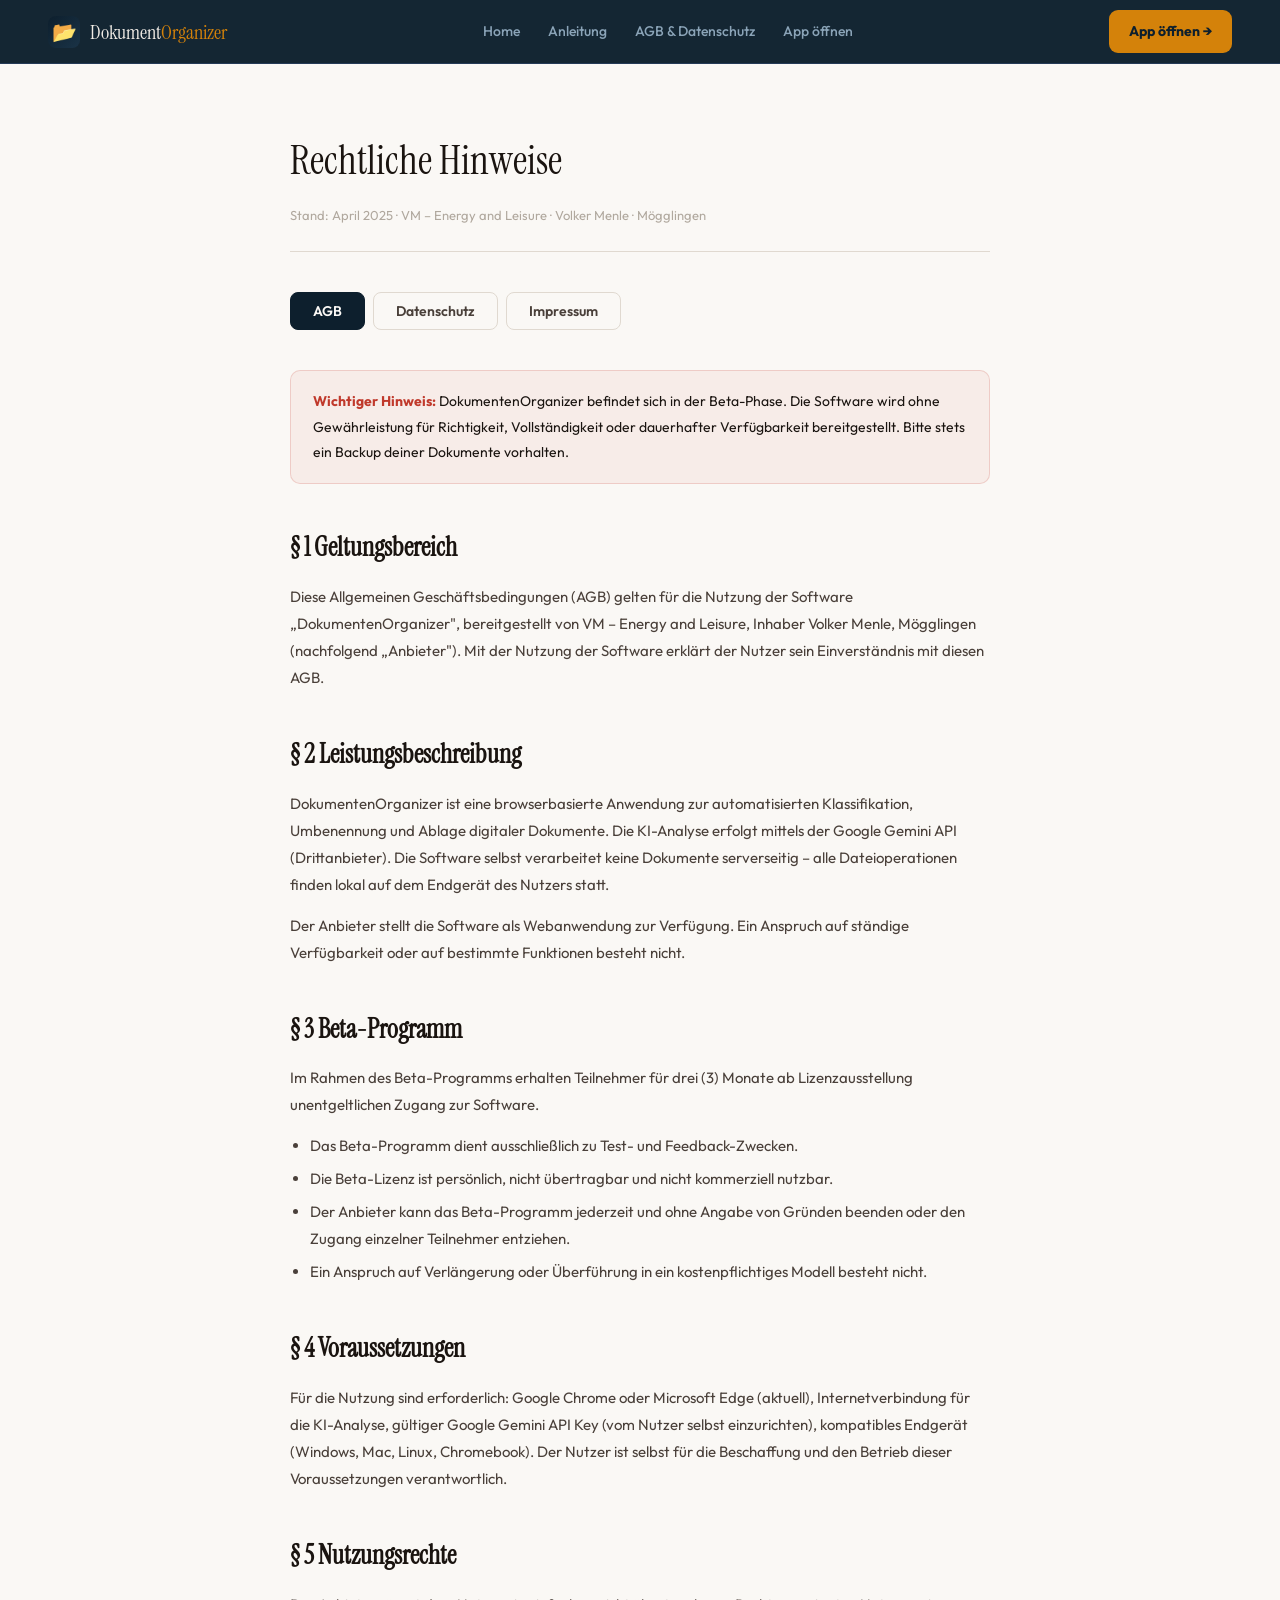
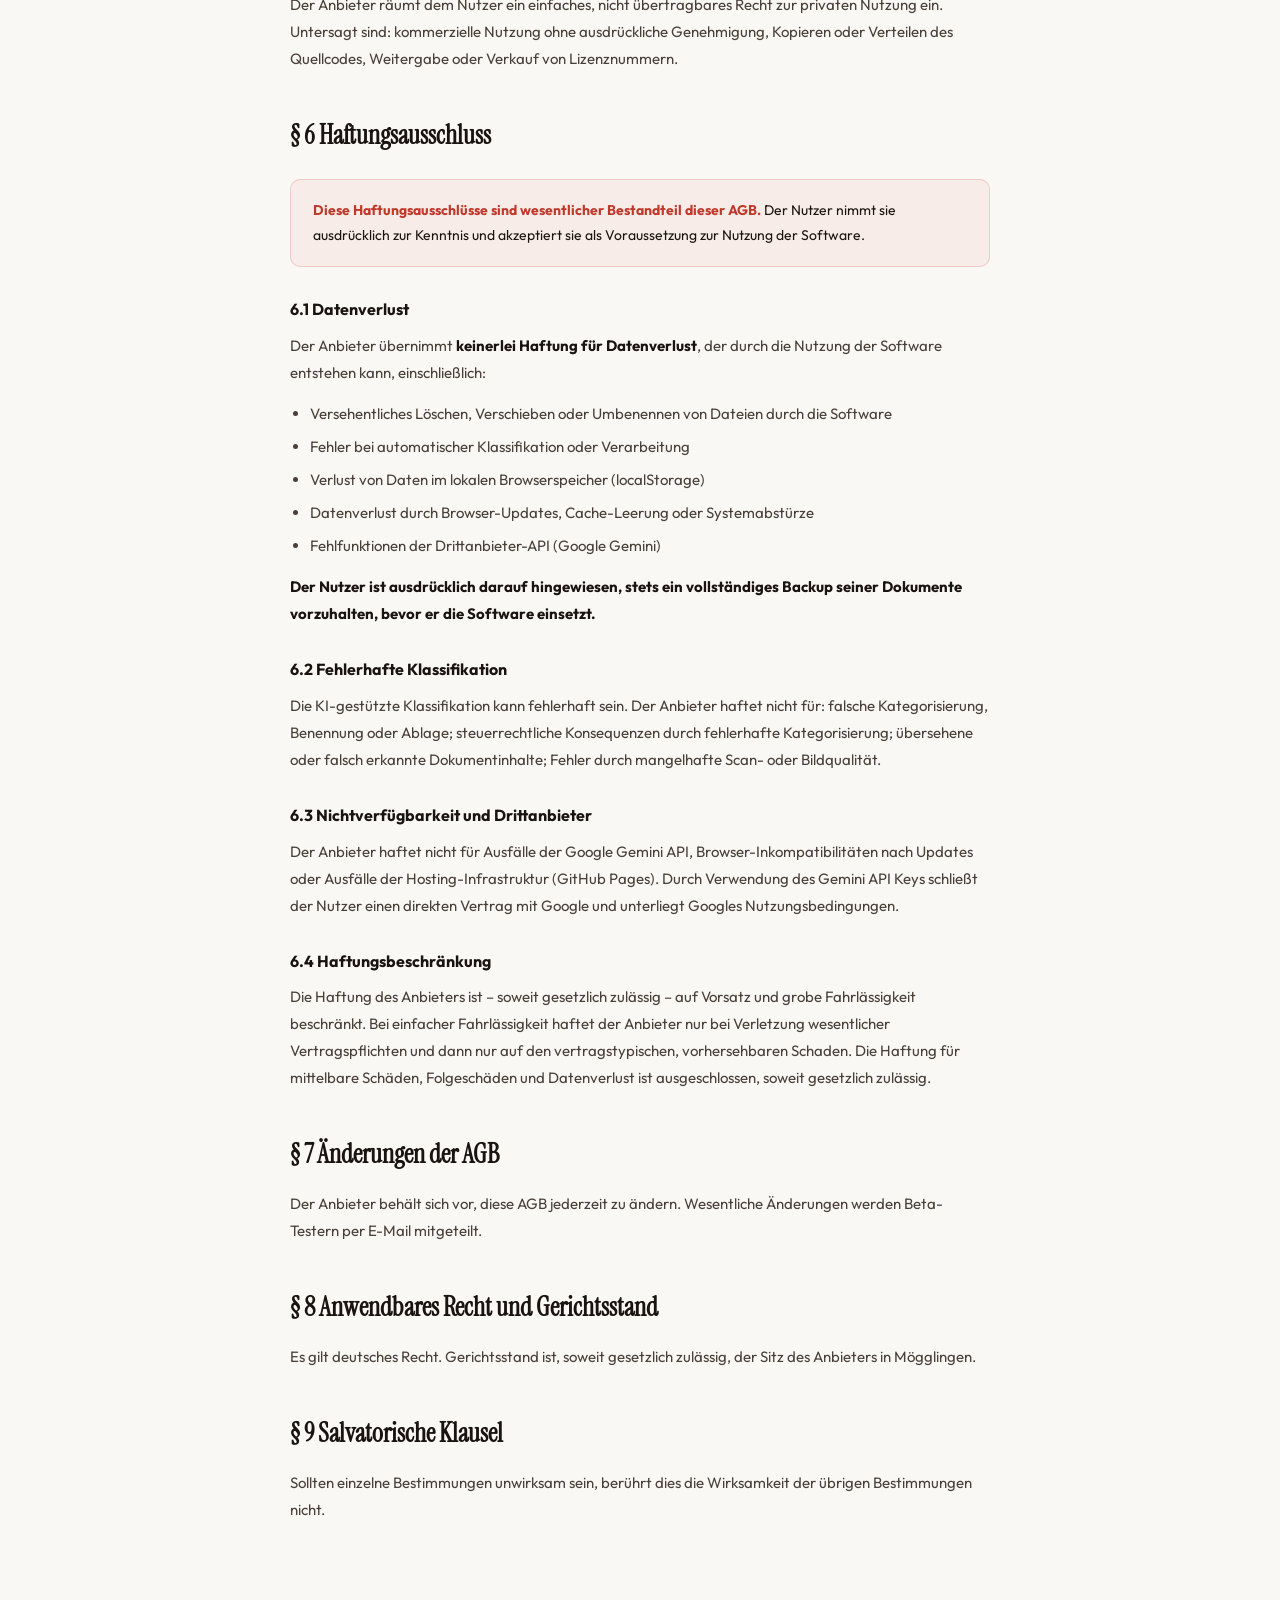
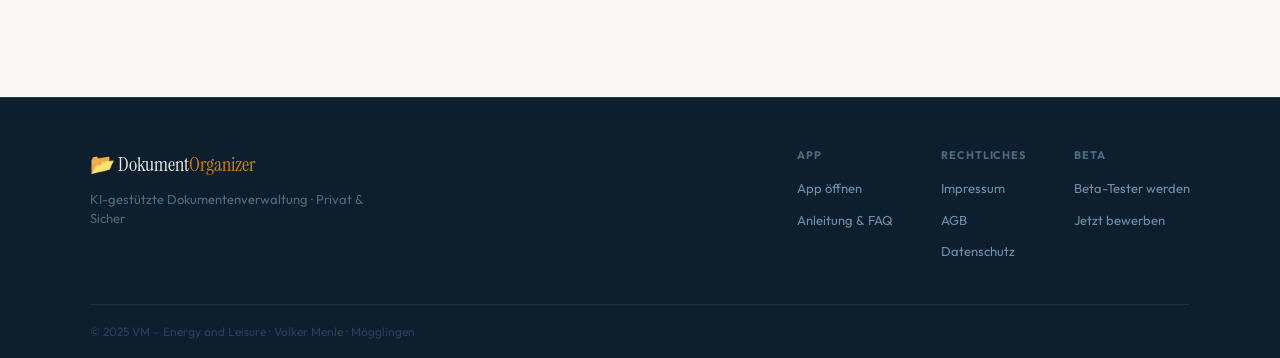
==== agb.html @ d856f3c7 "Add files via upload" ====
<!DOCTYPE html>
<!-- DokumentenOrganizer V2 – agb.html -->
<!-- 2025-06-10 -->
<html lang="de">
<head>
<meta charset="UTF-8">
<meta name="viewport" content="width=device-width, initial-scale=1.0">
<title>AGB & Datenschutz – DokumentenOrganizer</title>
<link rel="preconnect" href="https://fonts.googleapis.com">
<link href="https://fonts.googleapis.com/css2?family=Instrument+Serif:ital@0;1&family=Outfit:wght@400;500;600;700&display=swap" rel="stylesheet">
<style>
:root{
  --amber:#d4820a;--amber-light:#f0a530;--amber-bg:rgba(212,130,10,.08);--amber-border:rgba(212,130,10,.22);
  --navy:#0d1f2d;--navy-mid:#1a3347;
  --danger:#c0392b;--teal:#2a9d8f;--teal-pale:rgba(42,157,143,.1);
  --white:#faf8f5;--gray1:#f2ede6;--gray2:#e0d9d0;--gray3:#b0a89e;
  --text:#1a1410;--text2:#4a403a;
  --serif:'Instrument Serif',Georgia,serif;--sans:'Outfit',system-ui,sans-serif;
}
*,*::before,*::after{box-sizing:border-box;margin:0;padding:0;}
html{scroll-behavior:smooth;}
body{background:var(--white);color:var(--text);font-family:var(--sans);font-size:15px;line-height:1.8;-webkit-font-smoothing:antialiased;}

.nav{background:rgba(250,248,245,.96);backdrop-filter:blur(12px);border-bottom:1px solid var(--gray2);height:60px;padding:0 48px;display:flex;align-items:center;justify-content:space-between;}
.nav-logo{display:flex;align-items:center;gap:10px;text-decoration:none;color:var(--text);}
.nav-logo-mark{width:32px;height:32px;border-radius:8px;background:linear-gradient(135deg,var(--navy),var(--navy-mid));display:flex;align-items:center;justify-content:center;font-size:16px;}
.nav-logo-text{font-family:var(--serif);font-size:19px;line-height:1;}
.nav-logo-text span{color:var(--amber);}
.nav-back{font-size:14px;color:var(--gray3);text-decoration:none;transition:color .15s;}
.nav-back:hover{color:var(--amber);}

.wrapper{max-width:780px;margin:0 auto;padding:60px 40px 80px;}
.page-title{font-family:var(--serif);font-size:40px;margin-bottom:8px;}
.page-meta{font-size:13px;color:var(--gray3);margin-bottom:40px;padding-bottom:24px;border-bottom:1px solid var(--gray2);}

/* Tabs */
.tabs{display:flex;gap:8px;margin-bottom:40px;}
.tab-btn{padding:9px 22px;border-radius:8px;border:1.5px solid var(--gray2);font-family:var(--sans);font-size:14px;font-weight:600;cursor:pointer;background:transparent;color:var(--text2);transition:all .15s;}
.tab-btn.active{background:var(--navy);color:var(--white);border-color:var(--navy);}
.tab-btn:hover:not(.active){border-color:var(--navy);color:var(--navy);}
.tab-content{display:none;}
.tab-content.active{display:block;}

h2{font-family:var(--serif);font-size:26px;margin:40px 0 12px;color:var(--text);}
h3{font-size:16px;font-weight:700;margin:28px 0 8px;color:var(--text);}
p{margin-bottom:14px;color:var(--text2);}
ul,ol{margin:10px 0 14px 20px;color:var(--text2);}
li{margin-bottom:6px;}
strong{color:var(--text);}

.warn-box{background:rgba(192,57,43,.06);border:1px solid rgba(192,57,43,.18);border-radius:10px;padding:18px 22px;margin:20px 0;font-size:14px;}
.warn-box strong{color:var(--danger);}
.info-box{background:var(--amber-bg);border:1px solid var(--amber-border);border-radius:10px;padding:18px 22px;margin:20px 0;font-size:14px;}
.info-box strong{color:var(--amber);}
.neutral-box{background:var(--gray1);border:1px solid var(--gray2);border-radius:10px;padding:18px 22px;margin:20px 0;font-size:14px;color:var(--text2);}
.contact-box{background:var(--white);border:1px solid var(--gray2);border-radius:12px;padding:22px 26px;margin:20px 0;font-size:14px;line-height:2;}
hr{border:none;border-top:1px solid var(--gray2);margin:36px 0;}

.footer{border-top:1px solid var(--gray2);padding:20px 48px;display:flex;justify-content:space-between;align-items:center;font-size:13px;color:var(--gray3);flex-wrap:wrap;gap:10px;}
.footer a{color:var(--gray3);text-decoration:none;margin-left:18px;}
.footer a:hover{color:var(--amber);}
@media(max-width:600px){.wrapper{padding:40px 20px;}.nav,.footer{padding:0 20px;}.tabs{flex-wrap:wrap;}.footer{flex-direction:column;}}

/* ══ SHARED NAV + FOOTER ══ */
nav {
  position: sticky; top: 0; z-index: 100;
  background: rgba(13,31,45,.97); backdrop-filter: blur(12px);
  border-bottom: 1px solid rgba(42,64,96,.8);
  height: 64px; padding: 0 48px;
  display: flex; align-items: center; justify-content: space-between; gap: 24px;
}
.nav-logo { display: flex; align-items: center; gap: 10px; text-decoration: none; }
.nav-logo-mark { font-size: 20px; }
.nav-logo-text { font-family: 'Instrument Serif', serif; font-size: 20px; color: #f0ebe5; }
.nav-logo-text span { color: #d4820a; }
.nav-links { display: flex; gap: 28px; align-items: center; }
.nav-links a { color: #8ba4b8; text-decoration: none; font-size: 14px; font-weight: 500; transition: color .15s; }
.nav-links a:hover, .nav-links a.active { color: #d4820a; }
.nav-cta { background: #d4820a; color: #0d1f2d; padding: 9px 20px; border-radius: 9px; font-size: 14px; font-weight: 700; text-decoration: none; transition: all .2s; white-space: nowrap; }
.nav-cta:hover { background: #f0a530; }
.site-footer { background: #0d1f2d; border-top: 1px solid rgba(42,64,96,.8); padding: 48px 48px 0; margin-top: 80px; }
.site-footer-inner { max-width: 1100px; margin: 0 auto; display: grid; grid-template-columns: 1fr auto; gap: 60px; padding-bottom: 40px; border-bottom: 1px solid rgba(42,64,96,.5); }
.footer-brand .footer-logo { font-family: 'Instrument Serif', serif; font-size: 20px; color: #f0ebe5; display: block; margin-bottom: 8px; }
.footer-brand .footer-logo span { color: #d4820a; }
.footer-brand p { font-size: 13px; color: #4d6a80; line-height: 1.5; max-width: 280px; }
.footer-links-group { display: flex; gap: 48px; }
.footer-col { display: flex; flex-direction: column; gap: 8px; }
.footer-col-title { font-size: 11px; font-weight: 700; letter-spacing: .08em; text-transform: uppercase; color: #4d6a80; margin-bottom: 4px; }
.footer-col a { font-size: 13px; color: #6e8fa8; text-decoration: none; transition: color .15s; }
.footer-col a:hover { color: #d4820a; }
.footer-bottom { max-width: 1100px; margin: 0 auto; padding: 16px 0; font-size: 12px; color: #2a4060; }
@media(max-width:760px) { nav { padding: 0 20px; } .nav-links { display: none; } .site-footer { padding: 40px 20px 0; } .site-footer-inner { grid-template-columns: 1fr; gap: 32px; } .footer-links-group { flex-wrap: wrap; gap: 28px; } }
</style>
</head>
<body>

<nav>
  <a href="index.html" class="nav-logo">
    <span class="nav-logo-mark">📂</span>
    <span class="nav-logo-text">Dokument<span>Organizer</span></span>
  </a>
  <div class="nav-links">
    <a href="landing.html">Home</a>
    <a href="info.html">Anleitung</a>
    <a href="agb.html">AGB &amp; Datenschutz</a>
    <a href="index.html">App öffnen</a>
  </div>
  <a href="index.html" class="nav-cta">App öffnen →</a>
</nav>

<div class="wrapper">
  <div class="page-title">Rechtliche Hinweise</div>
  <div class="page-meta">Stand: April 2025 · VM – Energy and Leisure · Volker Menle · Mögglingen</div>

  <div class="tabs">
    <button class="tab-btn active" onclick="showTab('agb',this)">AGB</button>
    <button class="tab-btn" onclick="showTab('ds',this)">Datenschutz</button>
    <button class="tab-btn" onclick="showTab('imp',this)">Impressum</button>
  </div>

  <!-- AGB -->
  <div class="tab-content active" id="tab-agb">
    <div class="warn-box"><strong>Wichtiger Hinweis:</strong> DokumentenOrganizer befindet sich in der Beta-Phase. Die Software wird ohne Gewährleistung für Richtigkeit, Vollständigkeit oder dauerhafter Verfügbarkeit bereitgestellt. Bitte stets ein Backup deiner Dokumente vorhalten.</div>

    <h2>§ 1 Geltungsbereich</h2>
    <p>Diese Allgemeinen Geschäftsbedingungen (AGB) gelten für die Nutzung der Software „DokumentenOrganizer", bereitgestellt von VM – Energy and Leisure, Inhaber Volker Menle, Mögglingen (nachfolgend „Anbieter"). Mit der Nutzung der Software erklärt der Nutzer sein Einverständnis mit diesen AGB.</p>

    <h2>§ 2 Leistungsbeschreibung</h2>
    <p>DokumentenOrganizer ist eine browserbasierte Anwendung zur automatisierten Klassifikation, Umbenennung und Ablage digitaler Dokumente. Die KI-Analyse erfolgt mittels der Google Gemini API (Drittanbieter). Die Software selbst verarbeitet keine Dokumente serverseitig – alle Dateioperationen finden lokal auf dem Endgerät des Nutzers statt.</p>
    <p>Der Anbieter stellt die Software als Webanwendung zur Verfügung. Ein Anspruch auf ständige Verfügbarkeit oder auf bestimmte Funktionen besteht nicht.</p>

    <h2>§ 3 Beta-Programm</h2>
    <p>Im Rahmen des Beta-Programms erhalten Teilnehmer für drei (3) Monate ab Lizenzausstellung unentgeltlichen Zugang zur Software.</p>
    <ul>
      <li>Das Beta-Programm dient ausschließlich zu Test- und Feedback-Zwecken.</li>
      <li>Die Beta-Lizenz ist persönlich, nicht übertragbar und nicht kommerziell nutzbar.</li>
      <li>Der Anbieter kann das Beta-Programm jederzeit und ohne Angabe von Gründen beenden oder den Zugang einzelner Teilnehmer entziehen.</li>
      <li>Ein Anspruch auf Verlängerung oder Überführung in ein kostenpflichtiges Modell besteht nicht.</li>
    </ul>

    <h2>§ 4 Voraussetzungen</h2>
    <p>Für die Nutzung sind erforderlich: Google Chrome oder Microsoft Edge (aktuell), Internetverbindung für die KI-Analyse, gültiger Google Gemini API Key (vom Nutzer selbst einzurichten), kompatibles Endgerät (Windows, Mac, Linux, Chromebook). Der Nutzer ist selbst für die Beschaffung und den Betrieb dieser Voraussetzungen verantwortlich.</p>

    <h2>§ 5 Nutzungsrechte</h2>
    <p>Der Anbieter räumt dem Nutzer ein einfaches, nicht übertragbares Recht zur privaten Nutzung ein. Untersagt sind: kommerzielle Nutzung ohne ausdrückliche Genehmigung, Kopieren oder Verteilen des Quellcodes, Weitergabe oder Verkauf von Lizenznummern.</p>

    <h2>§ 6 Haftungsausschluss</h2>
    <div class="warn-box"><strong>Diese Haftungsausschlüsse sind wesentlicher Bestandteil dieser AGB.</strong> Der Nutzer nimmt sie ausdrücklich zur Kenntnis und akzeptiert sie als Voraussetzung zur Nutzung der Software.</div>

    <h3>6.1 Datenverlust</h3>
    <p>Der Anbieter übernimmt <strong>keinerlei Haftung für Datenverlust</strong>, der durch die Nutzung der Software entstehen kann, einschließlich:</p>
    <ul>
      <li>Versehentliches Löschen, Verschieben oder Umbenennen von Dateien durch die Software</li>
      <li>Fehler bei automatischer Klassifikation oder Verarbeitung</li>
      <li>Verlust von Daten im lokalen Browserspeicher (localStorage)</li>
      <li>Datenverlust durch Browser-Updates, Cache-Leerung oder Systemabstürze</li>
      <li>Fehlfunktionen der Drittanbieter-API (Google Gemini)</li>
    </ul>
    <p><strong>Der Nutzer ist ausdrücklich darauf hingewiesen, stets ein vollständiges Backup seiner Dokumente vorzuhalten, bevor er die Software einsetzt.</strong></p>

    <h3>6.2 Fehlerhafte Klassifikation</h3>
    <p>Die KI-gestützte Klassifikation kann fehlerhaft sein. Der Anbieter haftet nicht für: falsche Kategorisierung, Benennung oder Ablage; steuerrechtliche Konsequenzen durch fehlerhafte Kategorisierung; übersehene oder falsch erkannte Dokumentinhalte; Fehler durch mangelhafte Scan- oder Bildqualität.</p>

    <h3>6.3 Nichtverfügbarkeit und Drittanbieter</h3>
    <p>Der Anbieter haftet nicht für Ausfälle der Google Gemini API, Browser-Inkompatibilitäten nach Updates oder Ausfälle der Hosting-Infrastruktur (GitHub Pages). Durch Verwendung des Gemini API Keys schließt der Nutzer einen direkten Vertrag mit Google und unterliegt Googles Nutzungsbedingungen.</p>

    <h3>6.4 Haftungsbeschränkung</h3>
    <p>Die Haftung des Anbieters ist – soweit gesetzlich zulässig – auf Vorsatz und grobe Fahrlässigkeit beschränkt. Bei einfacher Fahrlässigkeit haftet der Anbieter nur bei Verletzung wesentlicher Vertragspflichten und dann nur auf den vertragstypischen, vorhersehbaren Schaden. Die Haftung für mittelbare Schäden, Folgeschäden und Datenverlust ist ausgeschlossen, soweit gesetzlich zulässig.</p>

    <h2>§ 7 Änderungen der AGB</h2>
    <p>Der Anbieter behält sich vor, diese AGB jederzeit zu ändern. Wesentliche Änderungen werden Beta-Testern per E-Mail mitgeteilt.</p>

    <h2>§ 8 Anwendbares Recht und Gerichtsstand</h2>
    <p>Es gilt deutsches Recht. Gerichtsstand ist, soweit gesetzlich zulässig, der Sitz des Anbieters in Mögglingen.</p>

    <h2>§ 9 Salvatorische Klausel</h2>
    <p>Sollten einzelne Bestimmungen unwirksam sein, berührt dies die Wirksamkeit der übrigen Bestimmungen nicht.</p>
  </div>

  <!-- DATENSCHUTZ -->
  <div class="tab-content" id="tab-ds">
    <div class="neutral-box"><strong>Kurzfassung:</strong> DokumentenOrganizer speichert keine Daten auf eigenen Servern. Dokumente verlassen dein Gerät nur für die KI-Analyse an Google Gemini. Alle anderen Daten liegen ausschließlich lokal in deinem Browser. Keine Cookies, kein Tracking.</div>

    <h2>1. Verantwortlicher</h2>
    <div class="contact-box">
      <strong>VM – Energy and Leisure</strong><br>
      Inhaber: Volker Menle<br>
      Mögglingen, Deutschland<br>
      E-Mail: info@energy-leisure.de
    </div>

    <h2>2. Welche Daten werden verarbeitet?</h2>

    <h3>2.1 Lokale Daten (nur auf deinem Gerät)</h3>
    <p>Folgende Daten werden ausschließlich im lokalen Browserspeicher (localStorage) deines Geräts gespeichert und sind für uns nicht zugänglich:</p>
    <ul>
      <li><strong>Lizenznummer</strong> – zur Validierung der Berechtigung</li>
      <li><strong>Gemini API Key</strong> – dein persönlicher Google-API-Schlüssel</li>
      <li><strong>Kategorien und Konfiguration</strong> – deine persönliche Einrichtung</li>
      <li><strong>Warteschlange und Protokoll</strong> – Dateinamen verarbeiteter Dateien (keine Inhalte)</li>
      <li><strong>Ordnername</strong> – der Name deines gewählten Arbeitsordners</li>
    </ul>

    <h3>2.2 Daten die Google Gemini erhält</h3>
    <p>Für die KI-Analyse wird der <strong>Inhalt deiner Dokumente</strong> an die Google Gemini API gesendet. Dies geschieht direkt von deinem Browser an Google – nicht über unsere Server. Google verarbeitet diese Daten gemäß eigenen Datenschutzbestimmungen.</p>
    <div class="info-box"><strong>Empfehlung:</strong> Keine hochsensiblen Dokumente (Ausweise, Passwörter, medizinische Akten) ohne Kenntnis von Googles Datenschutzpraktiken verarbeiten.</div>

    <h3>2.3 Hosting (GitHub Pages)</h3>
    <p>Die App wird über GitHub Pages bereitgestellt. GitHub kann technische Zugriffsdaten protokollieren. Siehe <a href="https://docs.github.com/de/site-policy/privacy-policies/github-general-privacy-statement" target="_blank" style="color:var(--amber);">GitHub Datenschutzerklärung</a>.</p>

    <h3>2.4 Beta-Bewerbung</h3>
    <p>Bei einer Beta-Bewerbung werden Name, E-Mail und optionale Angaben per E-Mail an uns übermittelt. Diese Daten dienen ausschließlich der Verwaltung des Beta-Programms und werden nicht an Dritte weitergegeben.</p>

    <h2>3. Rechtsgrundlage (DSGVO)</h2>
    <ul>
      <li>Art. 6 Abs. 1 lit. b DSGVO – Vertragserfüllung (Beta-Bewerbungen)</li>
      <li>Art. 6 Abs. 1 lit. a DSGVO – Einwilligung (optionale Angaben)</li>
      <li>Art. 6 Abs. 1 lit. f DSGVO – berechtigtes Interesse (technische Bereitstellung)</li>
    </ul>

    <h2>4. Datenweitergabe</h2>
    <p>Keine Weitergabe an Dritte außer: <strong>Google LLC</strong> (Dokumenteninhalte für KI-Analyse) und <strong>GitHub Inc.</strong> (technische Zugriffsdaten durch Hosting).</p>

    <h2>5. Speicherdauer</h2>
    <p>Lokale Browserdaten bleiben gespeichert bis du sie aktiv löschst (Einstellungen → Lizenz entfernen → alle Daten löschen). Beta-Bewerbungs-E-Mails werden nach Abschluss des Beta-Programms oder auf Anfrage gelöscht.</p>

    <h2>6. Deine Rechte</h2>
    <p>Du hast das Recht auf Auskunft (Art. 15), Berichtigung (Art. 16), Löschung (Art. 17), Einschränkung (Art. 18), Widerspruch (Art. 21) und Beschwerde bei der zuständigen Datenschutzbehörde (LfDI Baden-Württemberg). Kontakt: info@energy-leisure.de</p>

    <h2>7. Cookies und Tracking</h2>
    <p>DokumentenOrganizer setzt <strong>keine Cookies</strong> und verwendet <strong>kein Tracking</strong>, keine Analyse-Tools und keine Werbenetzwerke.</p>
  </div>

  <!-- IMPRESSUM -->
  <div class="tab-content" id="tab-imp">
    <h2>Angaben gemäß § 5 TMG</h2>
    <div class="contact-box">
      <strong>VM – Energy and Leisure</strong><br>
      Inhaber: Volker Menle<br>
      Mögglingen, Deutschland<br><br>
      <strong>Kontakt:</strong><br>
      E-Mail: info@energy-leisure.de<br>
      Website: energy-leisure.de
    </div>

    <h2>Verantwortlich für den Inhalt (§ 55 Abs. 2 RStV)</h2>
    <p>Volker Menle, Mögglingen</p>

    <h2>Haftung für Inhalte</h2>
    <p>Die Inhalte wurden mit größter Sorgfalt erstellt. Für Richtigkeit, Vollständigkeit und Aktualität übernehmen wir jedoch keine Gewähr.</p>

    <h2>Haftung für Links</h2>
    <p>Für Inhalte verlinkter Seiten ist stets der jeweilige Anbieter verantwortlich. Rechtswidrige Inhalte waren zum Zeitpunkt der Verlinkung nicht erkennbar.</p>

    <h2>Streitschlichtung</h2>
    <p>Wir sind nicht bereit oder verpflichtet, an Streitbeilegungsverfahren vor einer Verbraucherschlichtungsstelle teilzunehmen. EU-Plattform: <a href="https://ec.europa.eu/consumers/odr" target="_blank" style="color:var(--amber);">ec.europa.eu/consumers/odr</a></p>
  </div>
</div>

<footer class="site-footer">
  <div class="site-footer-inner">
    <div class="footer-brand">
      <span class="footer-logo">📂 Dokument<span>Organizer</span></span>
      <p>KI-gestützte Dokumentenverwaltung · Privat &amp; Sicher</p>
    </div>
    <div class="footer-links-group">
      <div class="footer-col">
        <div class="footer-col-title">App</div>
        <a href="index.html">App öffnen</a>
        <a href="info.html">Anleitung &amp; FAQ</a>
      </div>
      <div class="footer-col">
        <div class="footer-col-title">Rechtliches</div>
        <a href="agb.html">Impressum</a>
        <a href="agb.html">AGB</a>
        <a href="agb.html">Datenschutz</a>
      </div>
      <div class="footer-col">
        <div class="footer-col-title">Beta</div>
        <a href="landing.html">Beta-Tester werden</a>
        <a href="landing.html#beta">Jetzt bewerben</a>
      </div>
    </div>
  </div>
  <div class="footer-bottom">
    © 2025 VM – Energy and Leisure · Volker Menle · Mögglingen
  </div>
</footer>

<script>
function showTab(id, btn) {
  document.querySelectorAll('.tab-content').forEach(function(t){t.classList.remove('active');});
  document.querySelectorAll('.tab-btn').forEach(function(b){b.classList.remove('active');});
  document.getElementById('tab-'+id).classList.add('active');
  btn.classList.add('active');
}
</script>
</body>
</html>
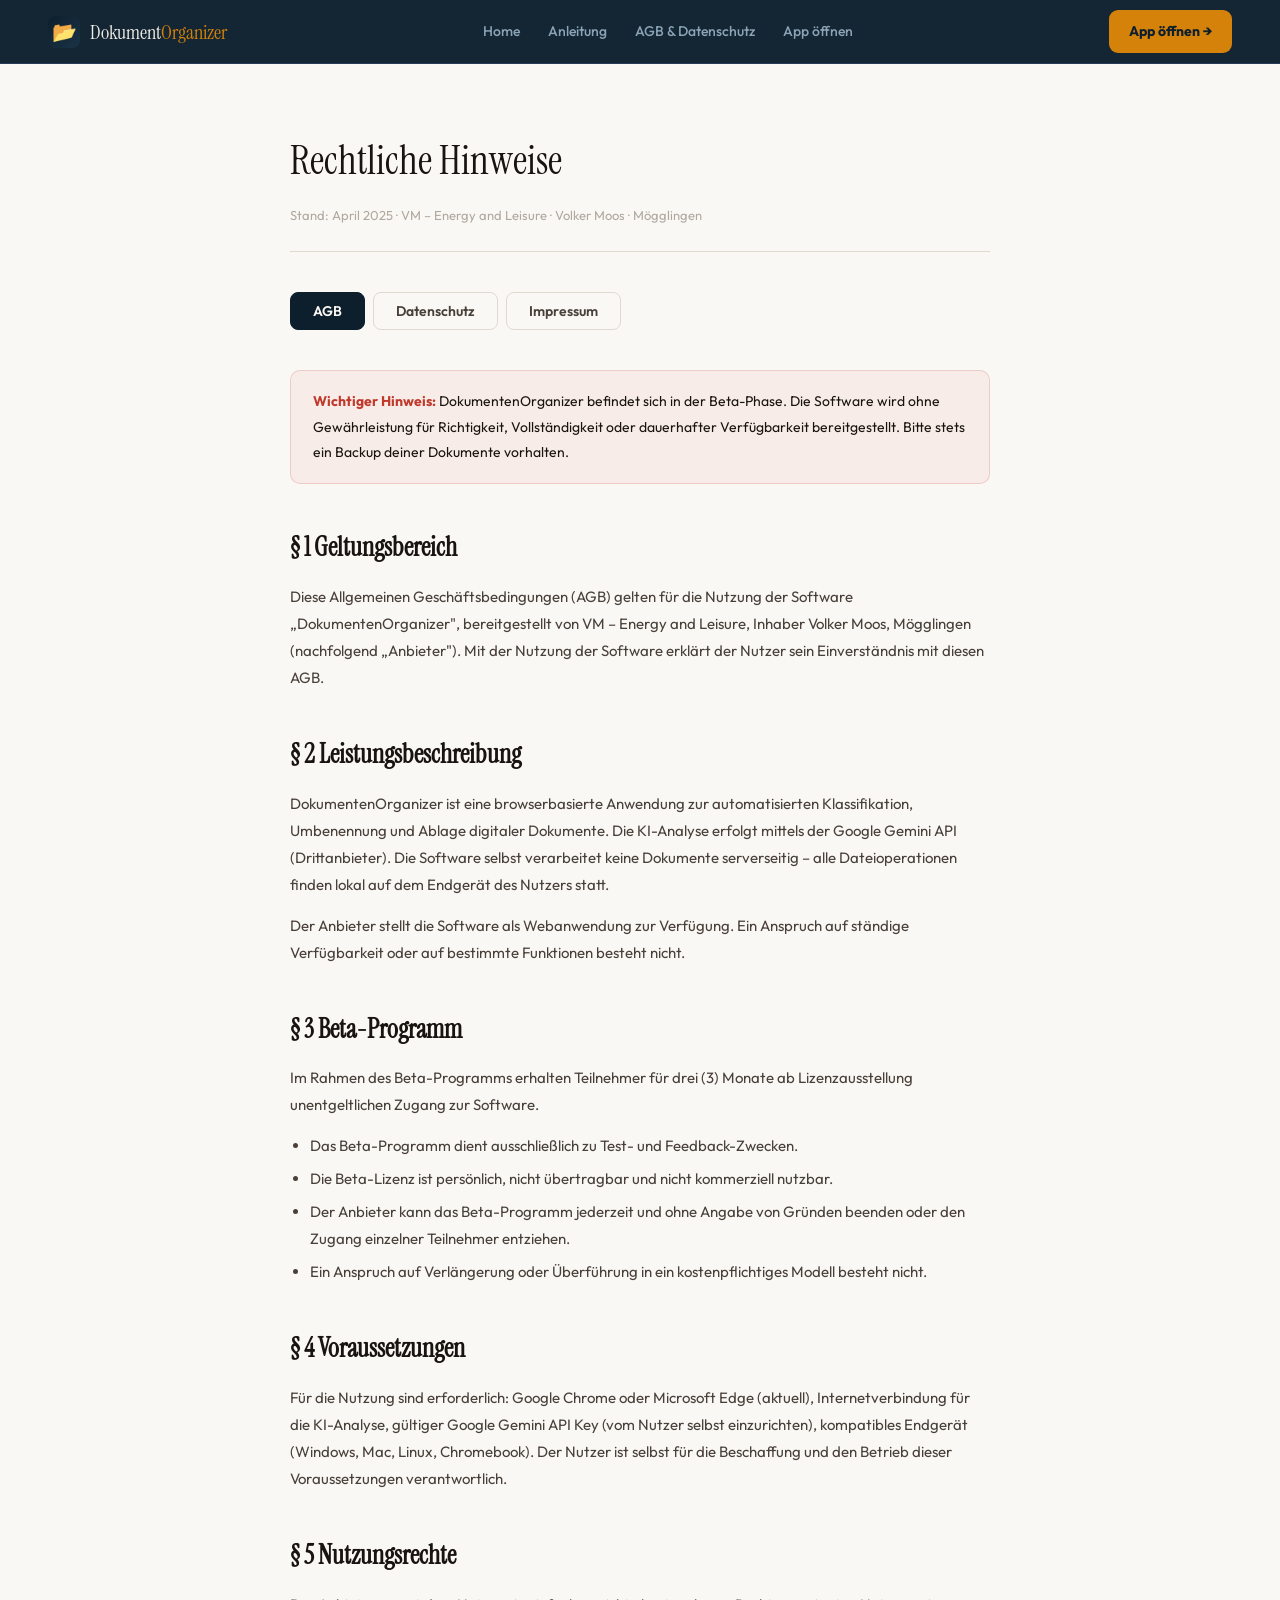
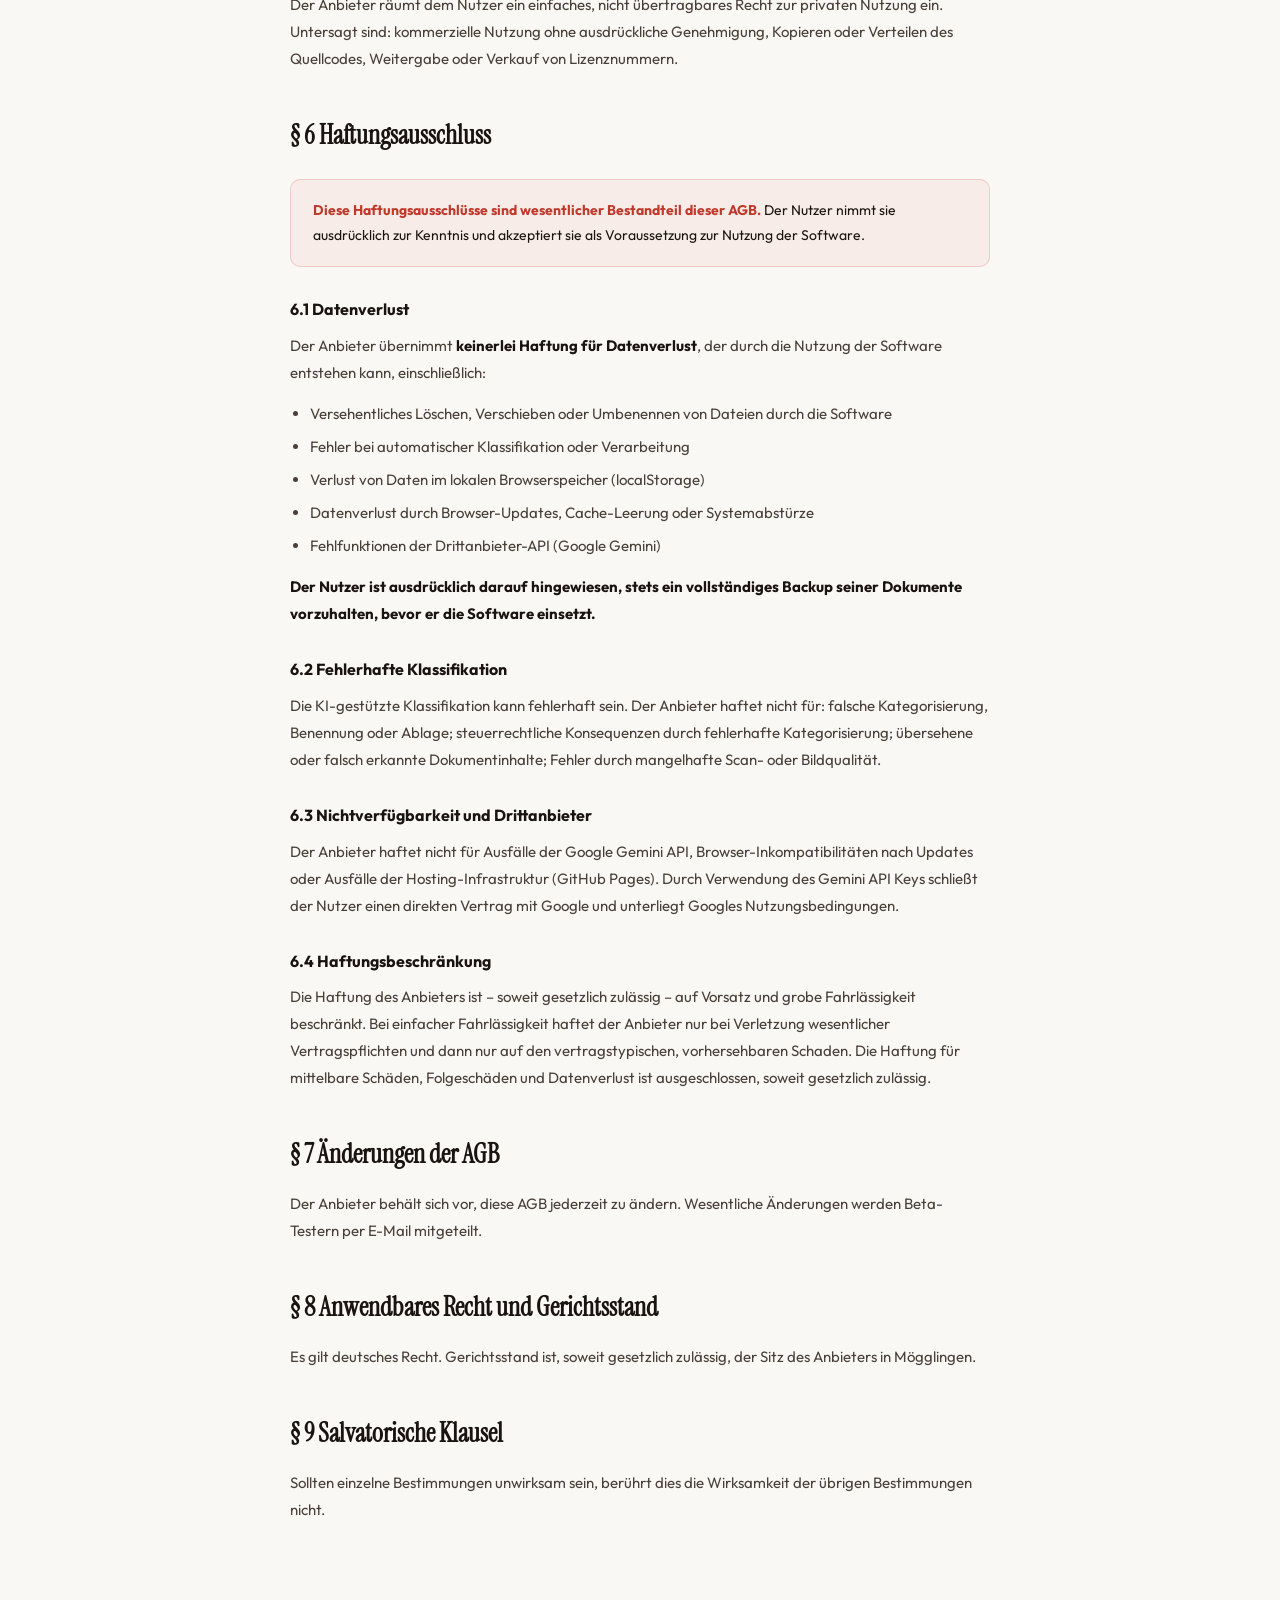
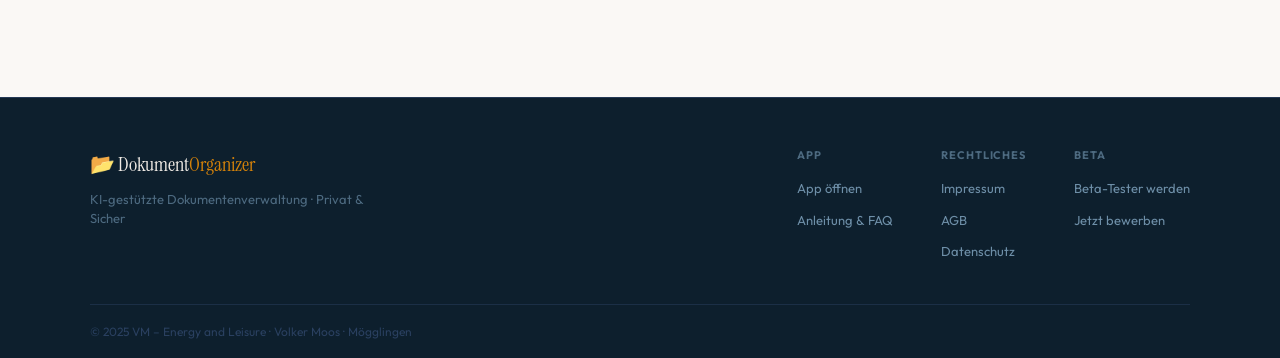
==== commit 3a5f868b: "Add files via upload" ====
--- a/agb.html
+++ b/agb.html
@@ -95,7 +95,7 @@
 <body>
 
 <nav>
-  <a href="index.html" class="nav-logo">
+  <a href="landing.html" class="nav-logo">
     <span class="nav-logo-mark">📂</span>
     <span class="nav-logo-text">Dokument<span>Organizer</span></span>
   </a>
@@ -110,7 +110,7 @@
 
 <div class="wrapper">
   <div class="page-title">Rechtliche Hinweise</div>
-  <div class="page-meta">Stand: April 2025 · VM – Energy and Leisure · Volker Menle · Mögglingen</div>
+  <div class="page-meta">Stand: April 2025 · VM – Energy and Leisure · Volker Moos · Mögglingen</div>
 
   <div class="tabs">
     <button class="tab-btn active" onclick="showTab('agb',this)">AGB</button>
@@ -123,7 +123,7 @@
     <div class="warn-box"><strong>Wichtiger Hinweis:</strong> DokumentenOrganizer befindet sich in der Beta-Phase. Die Software wird ohne Gewährleistung für Richtigkeit, Vollständigkeit oder dauerhafter Verfügbarkeit bereitgestellt. Bitte stets ein Backup deiner Dokumente vorhalten.</div>
 
     <h2>§ 1 Geltungsbereich</h2>
-    <p>Diese Allgemeinen Geschäftsbedingungen (AGB) gelten für die Nutzung der Software „DokumentenOrganizer", bereitgestellt von VM – Energy and Leisure, Inhaber Volker Menle, Mögglingen (nachfolgend „Anbieter"). Mit der Nutzung der Software erklärt der Nutzer sein Einverständnis mit diesen AGB.</p>
+    <p>Diese Allgemeinen Geschäftsbedingungen (AGB) gelten für die Nutzung der Software „DokumentenOrganizer", bereitgestellt von VM – Energy and Leisure, Inhaber Volker Moos, Mögglingen (nachfolgend „Anbieter"). Mit der Nutzung der Software erklärt der Nutzer sein Einverständnis mit diesen AGB.</p>
 
     <h2>§ 2 Leistungsbeschreibung</h2>
     <p>DokumentenOrganizer ist eine browserbasierte Anwendung zur automatisierten Klassifikation, Umbenennung und Ablage digitaler Dokumente. Die KI-Analyse erfolgt mittels der Google Gemini API (Drittanbieter). Die Software selbst verarbeitet keine Dokumente serverseitig – alle Dateioperationen finden lokal auf dem Endgerät des Nutzers statt.</p>
@@ -184,9 +184,12 @@
     <h2>1. Verantwortlicher</h2>
     <div class="contact-box">
       <strong>VM – Energy and Leisure</strong><br>
-      Inhaber: Volker Menle<br>
-      Mögglingen, Deutschland<br>
-      E-Mail: info@energy-leisure.de
+      Inhaber: Volker Moos<br>
+      Gollenhofweg 5<br>
+    73563 Mögglingen<br>
+    Deutschland<br>
+      E-Mail: info@energy-leisure.de<br>
+      Telefon: +49 (0)176-31013769
     </div>
 
     <h2>2. Welche Daten werden verarbeitet?</h2>
@@ -236,15 +239,17 @@
     <h2>Angaben gemäß § 5 TMG</h2>
     <div class="contact-box">
       <strong>VM – Energy and Leisure</strong><br>
-      Inhaber: Volker Menle<br>
-      Mögglingen, Deutschland<br><br>
+      Inhaber: Volker Moos<br>
+      Gollenhofweg 5<br>
+    73563 Mögglingen<br>
+    Deutschland<br><br>
       <strong>Kontakt:</strong><br>
       E-Mail: info@energy-leisure.de<br>
       Website: energy-leisure.de
     </div>
 
     <h2>Verantwortlich für den Inhalt (§ 55 Abs. 2 RStV)</h2>
-    <p>Volker Menle, Mögglingen</p>
+    <p>Volker Moos, Mögglingen</p>
 
     <h2>Haftung für Inhalte</h2>
     <p>Die Inhalte wurden mit größter Sorgfalt erstellt. Für Richtigkeit, Vollständigkeit und Aktualität übernehmen wir jedoch keine Gewähr.</p>
@@ -271,9 +276,9 @@
       </div>
       <div class="footer-col">
         <div class="footer-col-title">Rechtliches</div>
-        <a href="agb.html">Impressum</a>
+        <a href="impressum.html">Impressum</a>
         <a href="agb.html">AGB</a>
-        <a href="agb.html">Datenschutz</a>
+        <a href="datenschutz.html">Datenschutz</a>
       </div>
       <div class="footer-col">
         <div class="footer-col-title">Beta</div>
@@ -283,7 +288,7 @@
     </div>
   </div>
   <div class="footer-bottom">
-    © 2025 VM – Energy and Leisure · Volker Menle · Mögglingen
+    © 2025 VM – Energy and Leisure · Volker Moos · Mögglingen
   </div>
 </footer>
 
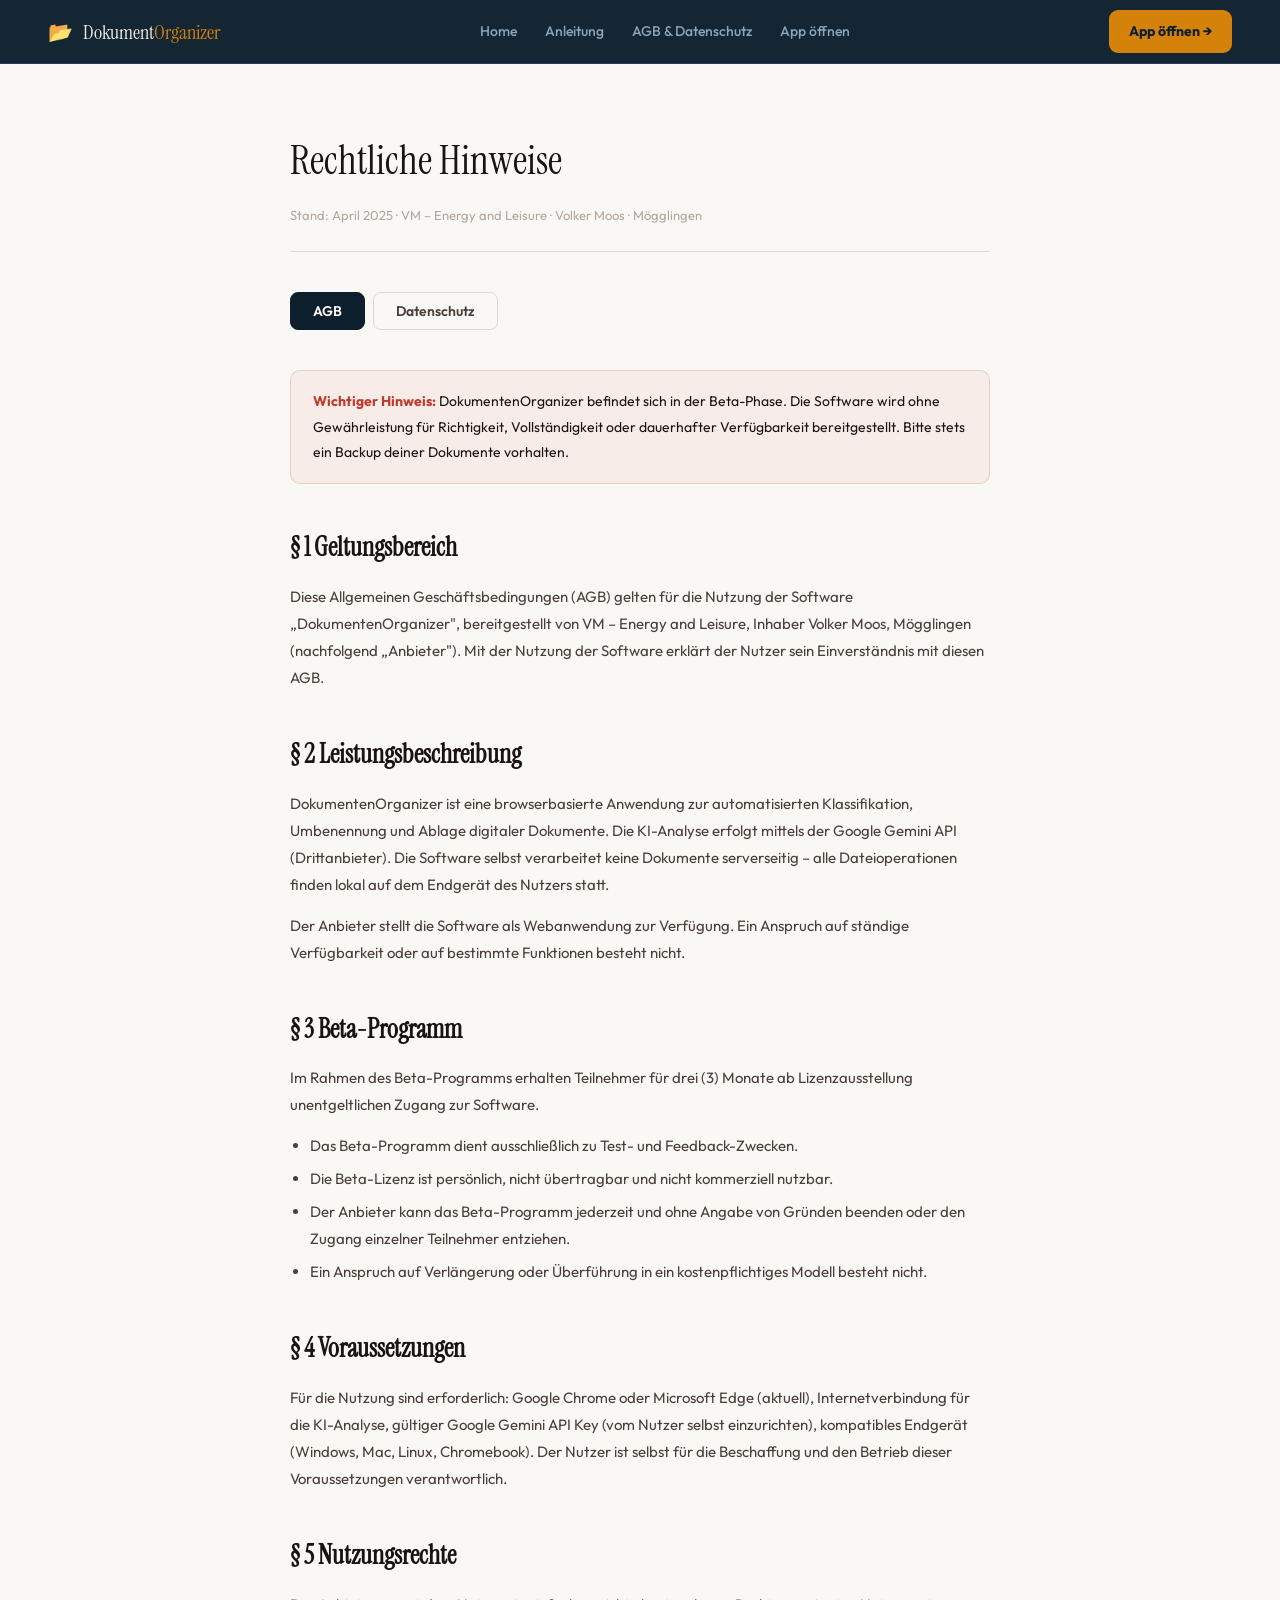
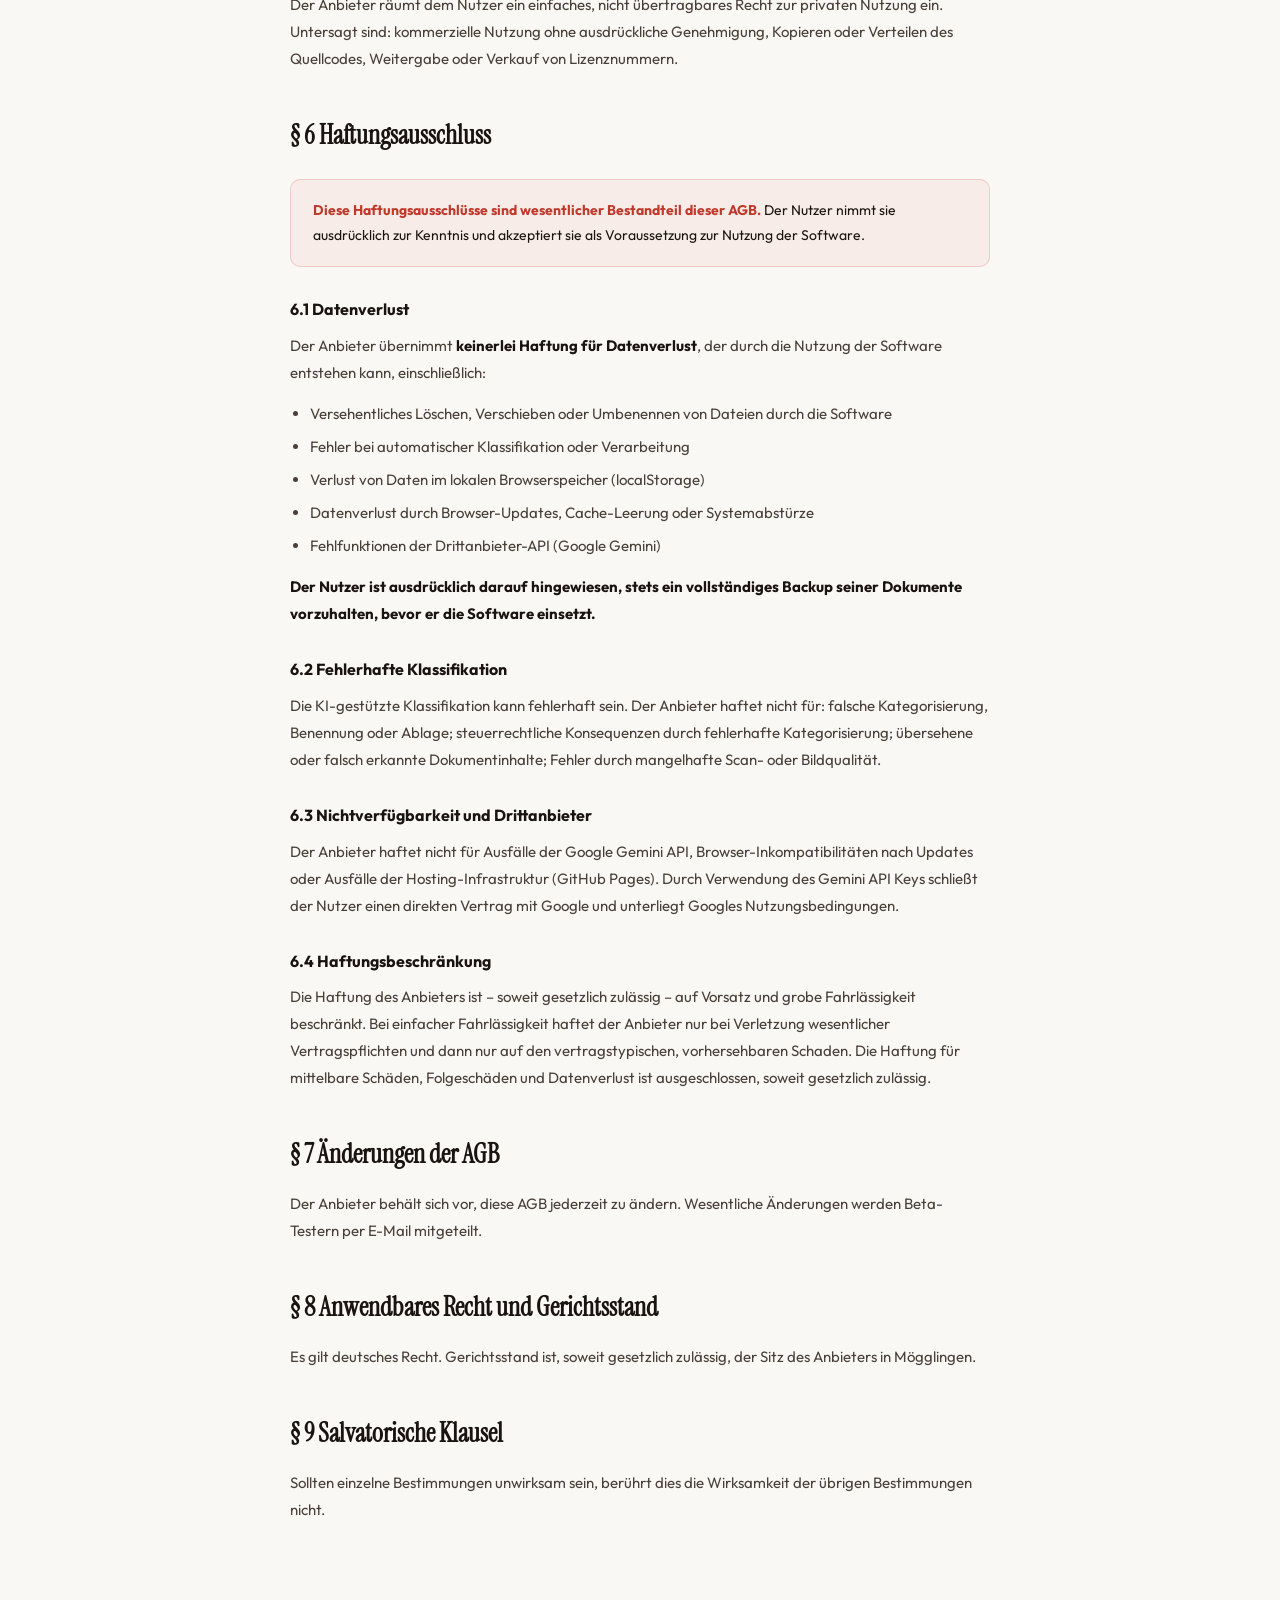
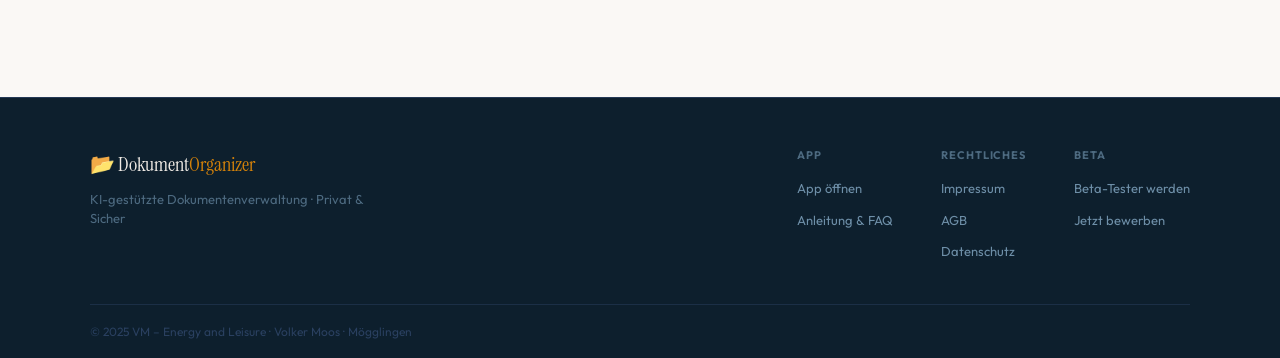
==== commit 8f7105ba: "Apply all fixes and add folder overview feature - Security: Remove unsafe-inline from CSP, XSS preve" ====
--- a/agb.html
+++ b/agb.html
@@ -8,6 +8,7 @@
 <title>AGB & Datenschutz – DokumentenOrganizer</title>
 <link rel="preconnect" href="https://fonts.googleapis.com">
 <link href="https://fonts.googleapis.com/css2?family=Instrument+Serif:ital@0;1&family=Outfit:wght@400;500;600;700&display=swap" rel="stylesheet">
+<link rel="stylesheet" href="shared.css">
 <style>
 :root{
   --amber:#d4820a;--amber-light:#f0a530;--amber-bg:rgba(212,130,10,.08);--amber-border:rgba(212,130,10,.22);
@@ -21,14 +22,6 @@
 html{scroll-behavior:smooth;}
 body{background:var(--white);color:var(--text);font-family:var(--sans);font-size:15px;line-height:1.8;-webkit-font-smoothing:antialiased;}
 
-.nav{background:rgba(250,248,245,.96);backdrop-filter:blur(12px);border-bottom:1px solid var(--gray2);height:60px;padding:0 48px;display:flex;align-items:center;justify-content:space-between;}
-.nav-logo{display:flex;align-items:center;gap:10px;text-decoration:none;color:var(--text);}
-.nav-logo-mark{width:32px;height:32px;border-radius:8px;background:linear-gradient(135deg,var(--navy),var(--navy-mid));display:flex;align-items:center;justify-content:center;font-size:16px;}
-.nav-logo-text{font-family:var(--serif);font-size:19px;line-height:1;}
-.nav-logo-text span{color:var(--amber);}
-.nav-back{font-size:14px;color:var(--gray3);text-decoration:none;transition:color .15s;}
-.nav-back:hover{color:var(--amber);}
-
 .wrapper{max-width:780px;margin:0 auto;padding:60px 40px 80px;}
 .page-title{font-family:var(--serif);font-size:40px;margin-bottom:8px;}
 .page-meta{font-size:13px;color:var(--gray3);margin-bottom:40px;padding-bottom:24px;border-bottom:1px solid var(--gray2);}
@@ -59,37 +52,7 @@
 .footer{border-top:1px solid var(--gray2);padding:20px 48px;display:flex;justify-content:space-between;align-items:center;font-size:13px;color:var(--gray3);flex-wrap:wrap;gap:10px;}
 .footer a{color:var(--gray3);text-decoration:none;margin-left:18px;}
 .footer a:hover{color:var(--amber);}
-@media(max-width:600px){.wrapper{padding:40px 20px;}.nav,.footer{padding:0 20px;}.tabs{flex-wrap:wrap;}.footer{flex-direction:column;}}
-
-/* ══ SHARED NAV + FOOTER ══ */
-nav {
-  position: sticky; top: 0; z-index: 100;
-  background: rgba(13,31,45,.97); backdrop-filter: blur(12px);
-  border-bottom: 1px solid rgba(42,64,96,.8);
-  height: 64px; padding: 0 48px;
-  display: flex; align-items: center; justify-content: space-between; gap: 24px;
-}
-.nav-logo { display: flex; align-items: center; gap: 10px; text-decoration: none; }
-.nav-logo-mark { font-size: 20px; }
-.nav-logo-text { font-family: 'Instrument Serif', serif; font-size: 20px; color: #f0ebe5; }
-.nav-logo-text span { color: #d4820a; }
-.nav-links { display: flex; gap: 28px; align-items: center; }
-.nav-links a { color: #8ba4b8; text-decoration: none; font-size: 14px; font-weight: 500; transition: color .15s; }
-.nav-links a:hover, .nav-links a.active { color: #d4820a; }
-.nav-cta { background: #d4820a; color: #0d1f2d; padding: 9px 20px; border-radius: 9px; font-size: 14px; font-weight: 700; text-decoration: none; transition: all .2s; white-space: nowrap; }
-.nav-cta:hover { background: #f0a530; }
-.site-footer { background: #0d1f2d; border-top: 1px solid rgba(42,64,96,.8); padding: 48px 48px 0; margin-top: 80px; }
-.site-footer-inner { max-width: 1100px; margin: 0 auto; display: grid; grid-template-columns: 1fr auto; gap: 60px; padding-bottom: 40px; border-bottom: 1px solid rgba(42,64,96,.5); }
-.footer-brand .footer-logo { font-family: 'Instrument Serif', serif; font-size: 20px; color: #f0ebe5; display: block; margin-bottom: 8px; }
-.footer-brand .footer-logo span { color: #d4820a; }
-.footer-brand p { font-size: 13px; color: #4d6a80; line-height: 1.5; max-width: 280px; }
-.footer-links-group { display: flex; gap: 48px; }
-.footer-col { display: flex; flex-direction: column; gap: 8px; }
-.footer-col-title { font-size: 11px; font-weight: 700; letter-spacing: .08em; text-transform: uppercase; color: #4d6a80; margin-bottom: 4px; }
-.footer-col a { font-size: 13px; color: #6e8fa8; text-decoration: none; transition: color .15s; }
-.footer-col a:hover { color: #d4820a; }
-.footer-bottom { max-width: 1100px; margin: 0 auto; padding: 16px 0; font-size: 12px; color: #2a4060; }
-@media(max-width:760px) { nav { padding: 0 20px; } .nav-links { display: none; } .site-footer { padding: 40px 20px 0; } .site-footer-inner { grid-template-columns: 1fr; gap: 32px; } .footer-links-group { flex-wrap: wrap; gap: 28px; } }
+@media(max-width:600px){.wrapper{padding:40px 20px;}.tabs{flex-wrap:wrap;}}
 </style>
 </head>
 <body>
@@ -115,7 +78,6 @@
   <div class="tabs">
     <button class="tab-btn active" onclick="showTab('agb',this)">AGB</button>
     <button class="tab-btn" onclick="showTab('ds',this)">Datenschutz</button>
-    <button class="tab-btn" onclick="showTab('imp',this)">Impressum</button>
   </div>
 
   <!-- AGB -->
@@ -234,32 +196,6 @@
     <p>DokumentenOrganizer setzt <strong>keine Cookies</strong> und verwendet <strong>kein Tracking</strong>, keine Analyse-Tools und keine Werbenetzwerke.</p>
   </div>
 
-  <!-- IMPRESSUM -->
-  <div class="tab-content" id="tab-imp">
-    <h2>Angaben gemäß § 5 TMG</h2>
-    <div class="contact-box">
-      <strong>VM – Energy and Leisure</strong><br>
-      Inhaber: Volker Moos<br>
-      Gollenhofweg 5<br>
-    73563 Mögglingen<br>
-    Deutschland<br><br>
-      <strong>Kontakt:</strong><br>
-      E-Mail: info@energy-leisure.de<br>
-      Website: energy-leisure.de
-    </div>
-
-    <h2>Verantwortlich für den Inhalt (§ 55 Abs. 2 RStV)</h2>
-    <p>Volker Moos, Mögglingen</p>
-
-    <h2>Haftung für Inhalte</h2>
-    <p>Die Inhalte wurden mit größter Sorgfalt erstellt. Für Richtigkeit, Vollständigkeit und Aktualität übernehmen wir jedoch keine Gewähr.</p>
-
-    <h2>Haftung für Links</h2>
-    <p>Für Inhalte verlinkter Seiten ist stets der jeweilige Anbieter verantwortlich. Rechtswidrige Inhalte waren zum Zeitpunkt der Verlinkung nicht erkennbar.</p>
-
-    <h2>Streitschlichtung</h2>
-    <p>Wir sind nicht bereit oder verpflichtet, an Streitbeilegungsverfahren vor einer Verbraucherschlichtungsstelle teilzunehmen. EU-Plattform: <a href="https://ec.europa.eu/consumers/odr" target="_blank" style="color:var(--amber);">ec.europa.eu/consumers/odr</a></p>
-  </div>
 </div>
 
 <footer class="site-footer">
--- a/shared.css
+++ b/shared.css
@@ -0,0 +1,23 @@
+/* shared.css – Gemeinsame Nav + Footer Styles für alle DokuOrganizer-Seiten */
+nav{position:sticky;top:0;z-index:100;background:rgba(13,31,45,.97);backdrop-filter:blur(12px);border-bottom:1px solid rgba(42,64,96,.8);height:64px;padding:0 48px;display:flex;align-items:center;justify-content:space-between;gap:24px;}
+.nav-logo{display:flex;align-items:center;gap:10px;text-decoration:none;}
+.nav-logo-mark{font-size:20px;}
+.nav-logo-text{font-family:'Instrument Serif',serif;font-size:20px;color:#f0ebe5;}
+.nav-logo-text span{color:#d4820a;}
+.nav-links{display:flex;gap:28px;align-items:center;}
+.nav-links a{color:#8ba4b8;text-decoration:none;font-size:14px;font-weight:500;transition:color .15s;}
+.nav-links a:hover,.nav-links a.active{color:#d4820a;}
+.nav-cta{background:#d4820a;color:#0d1f2d;padding:9px 20px;border-radius:9px;font-size:14px;font-weight:700;text-decoration:none;transition:all .2s;white-space:nowrap;}
+.nav-cta:hover{background:#f0a530;}
+.site-footer{background:#0d1f2d;border-top:1px solid rgba(42,64,96,.8);padding:48px 48px 0;margin-top:80px;}
+.site-footer-inner{max-width:1100px;margin:0 auto;display:grid;grid-template-columns:1fr auto;gap:60px;padding-bottom:40px;border-bottom:1px solid rgba(42,64,96,.5);}
+.footer-brand .footer-logo{font-family:'Instrument Serif',serif;font-size:20px;color:#f0ebe5;display:block;margin-bottom:8px;}
+.footer-brand .footer-logo span{color:#d4820a;}
+.footer-brand p{font-size:13px;color:#4d6a80;line-height:1.5;max-width:280px;}
+.footer-links-group{display:flex;gap:48px;}
+.footer-col{display:flex;flex-direction:column;gap:8px;}
+.footer-col-title{font-size:11px;font-weight:700;letter-spacing:.08em;text-transform:uppercase;color:#4d6a80;margin-bottom:4px;}
+.footer-col a{font-size:13px;color:#6e8fa8;text-decoration:none;transition:color .15s;}
+.footer-col a:hover{color:#d4820a;}
+.footer-bottom{max-width:1100px;margin:0 auto;padding:16px 0;font-size:12px;color:#2a4060;}
+@media(max-width:760px){nav{padding:0 20px;}.nav-links{display:none;}.site-footer{padding:40px 20px 0;}.site-footer-inner{grid-template-columns:1fr;gap:32px;}.footer-links-group{flex-wrap:wrap;gap:28px;}}
